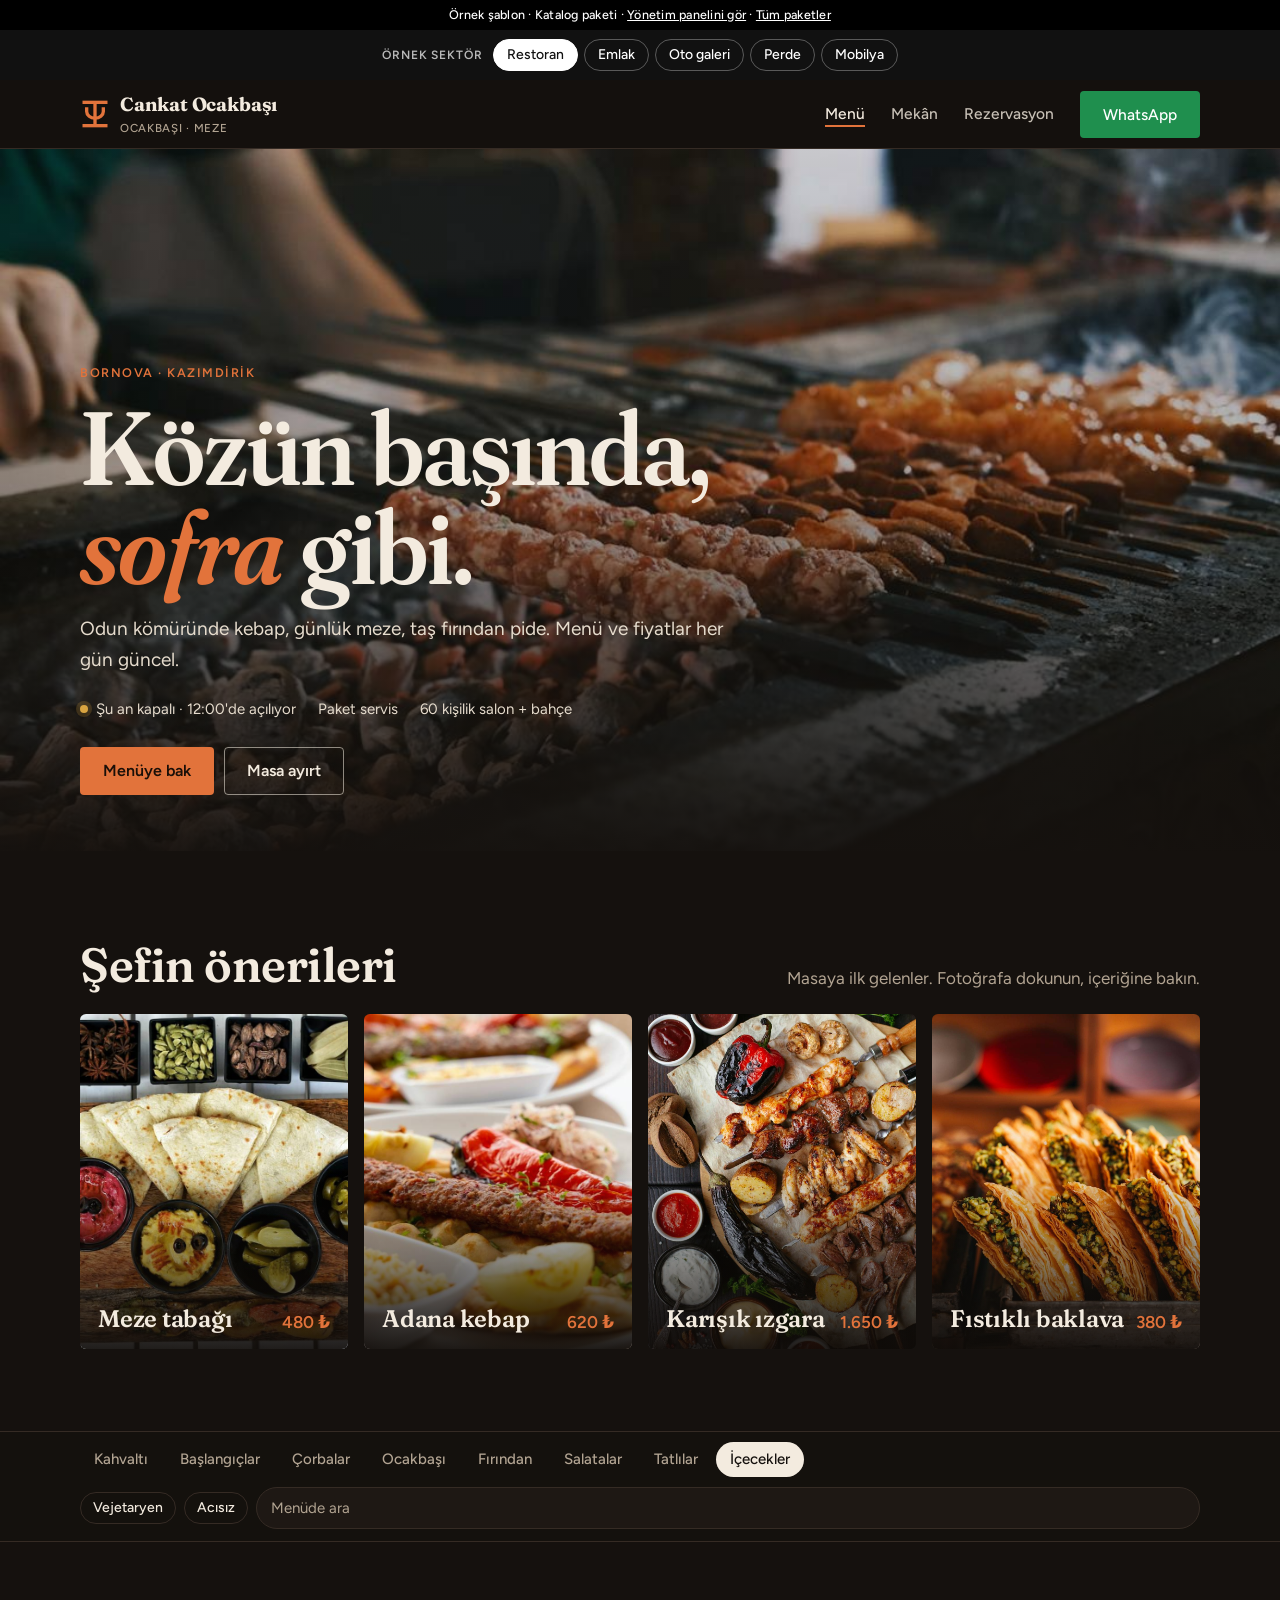
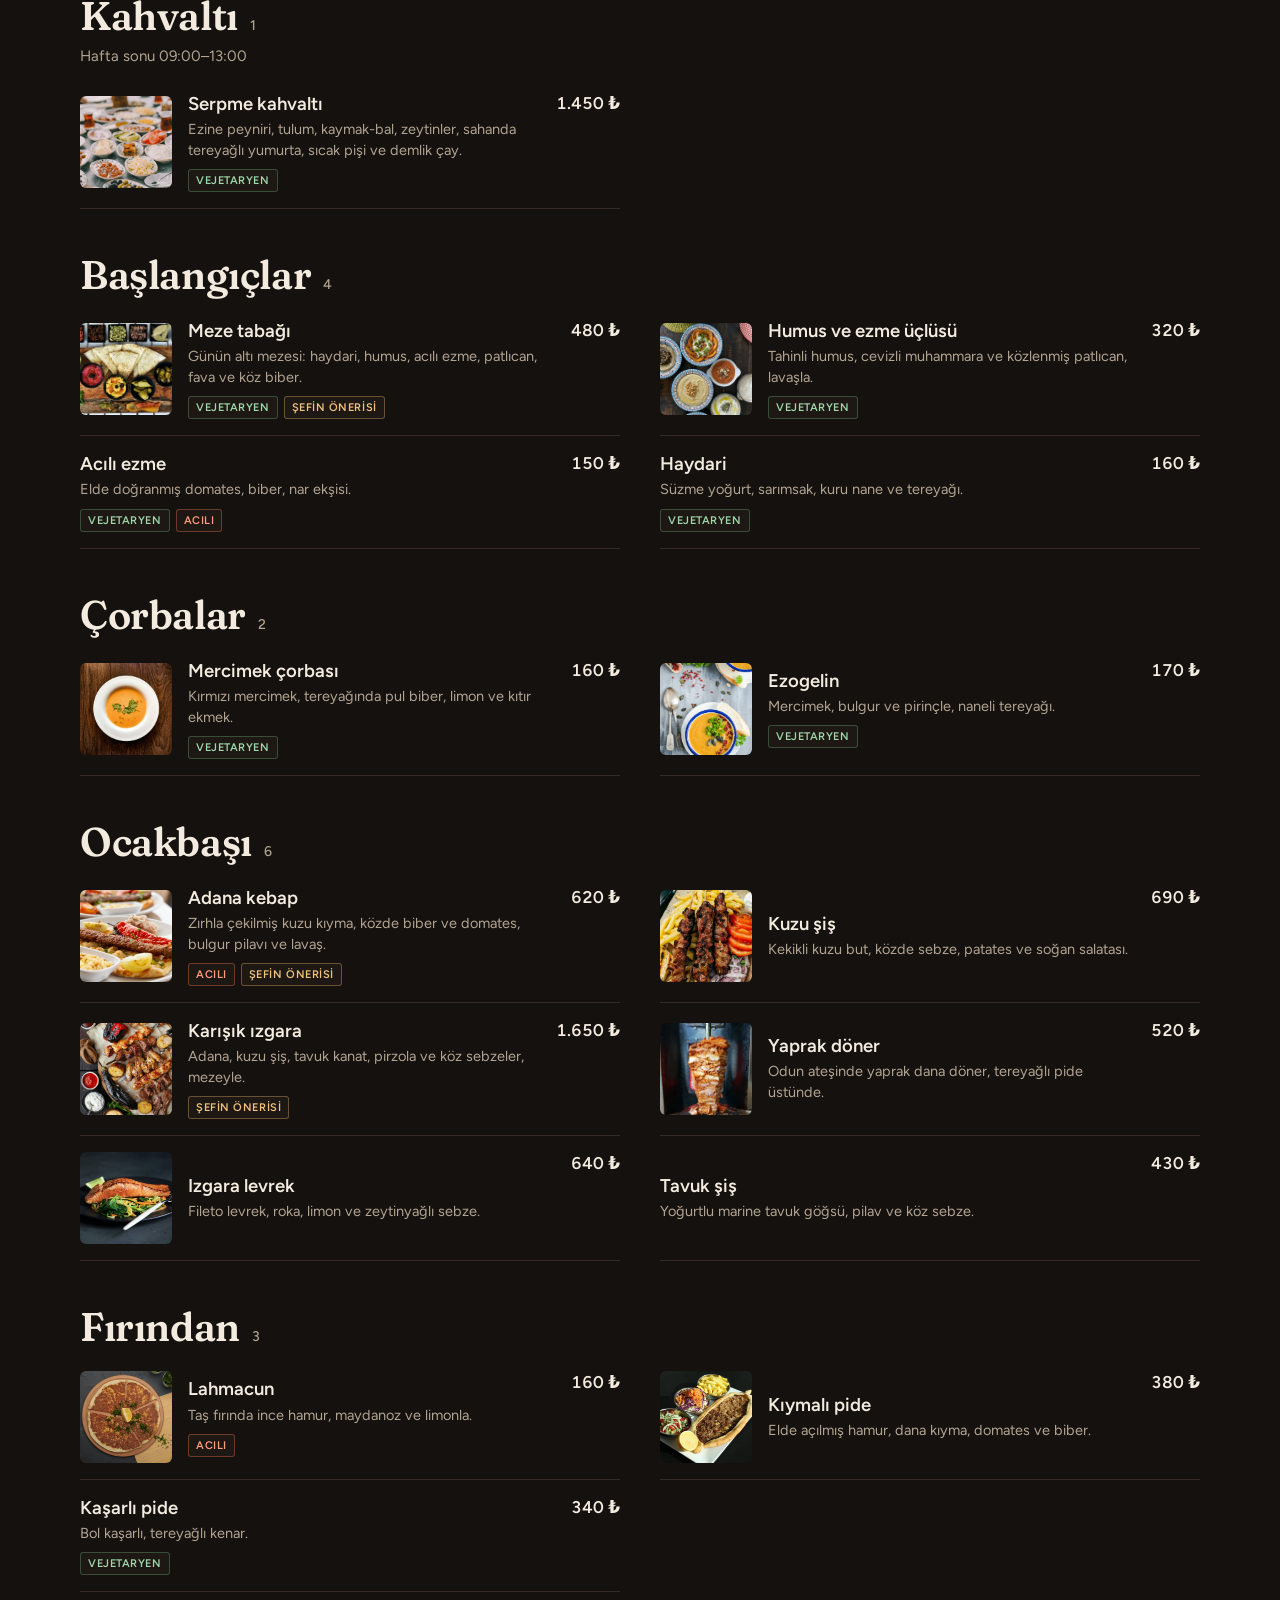
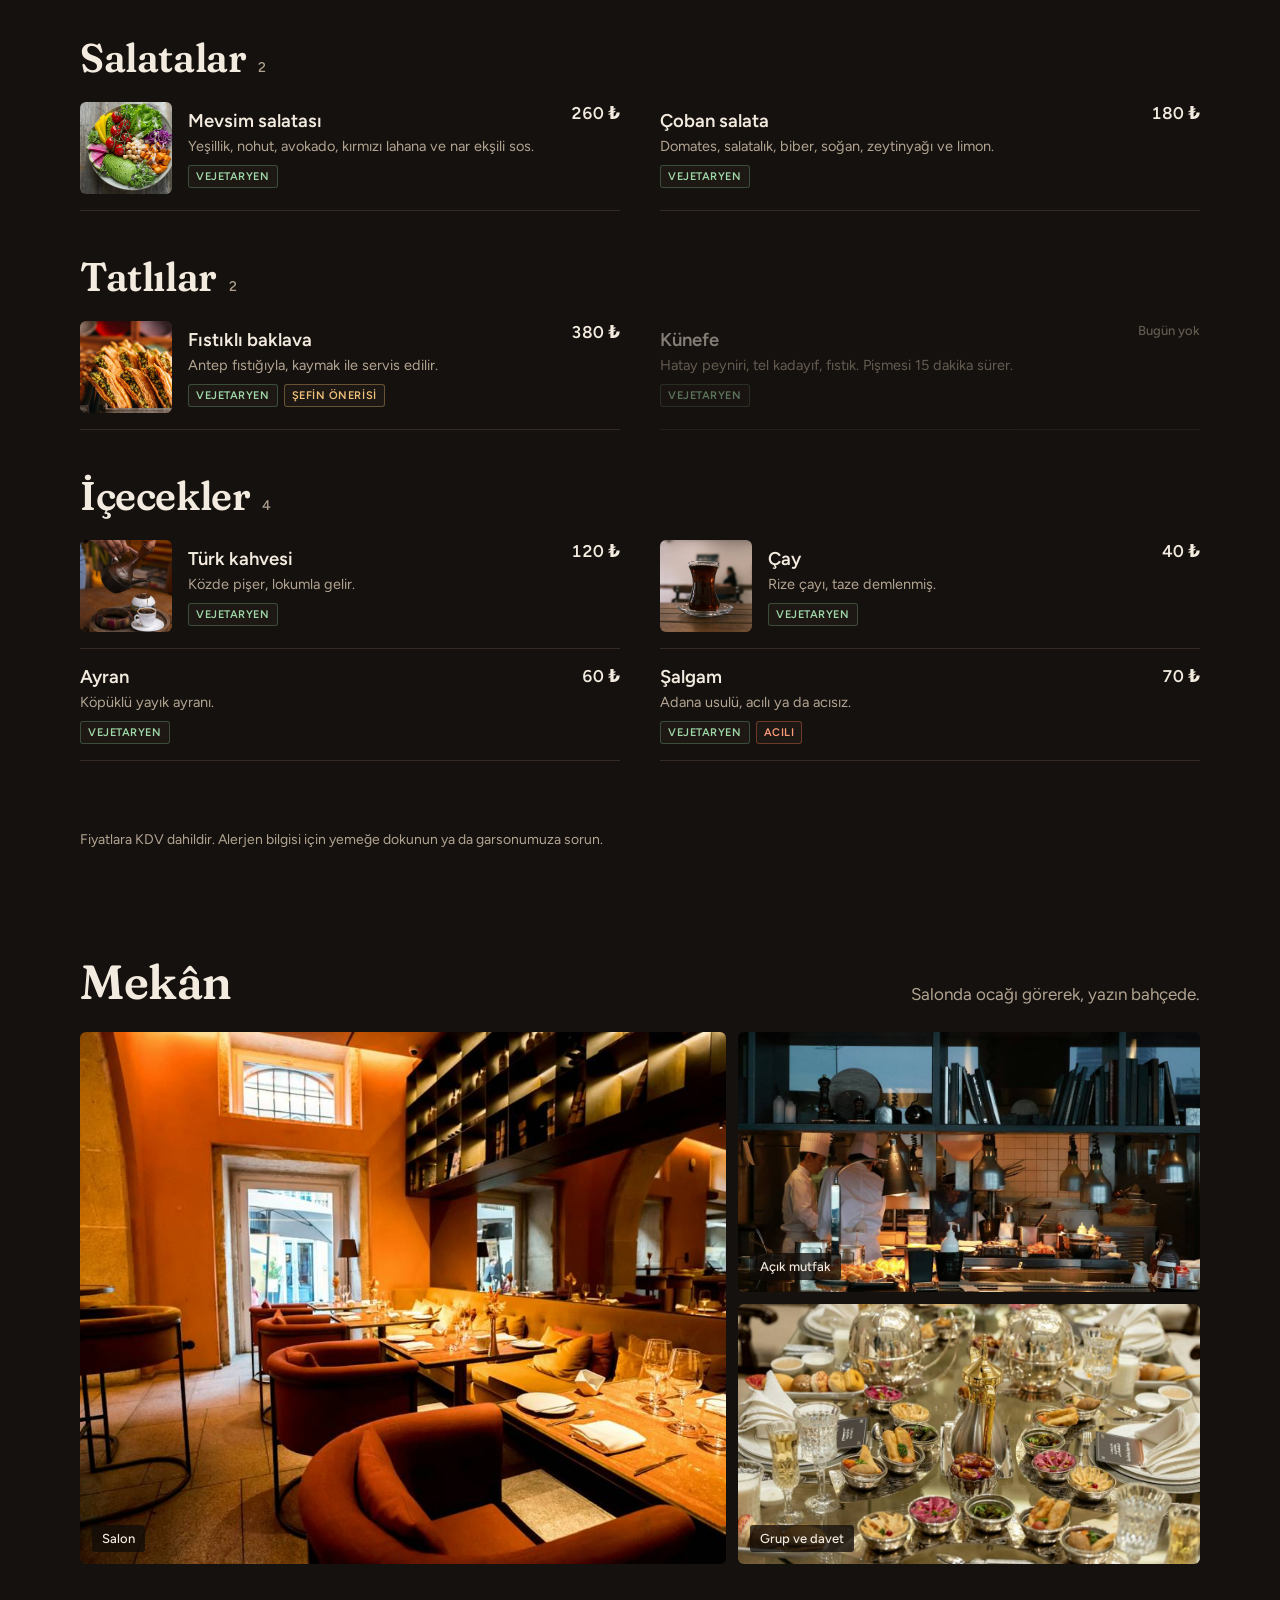
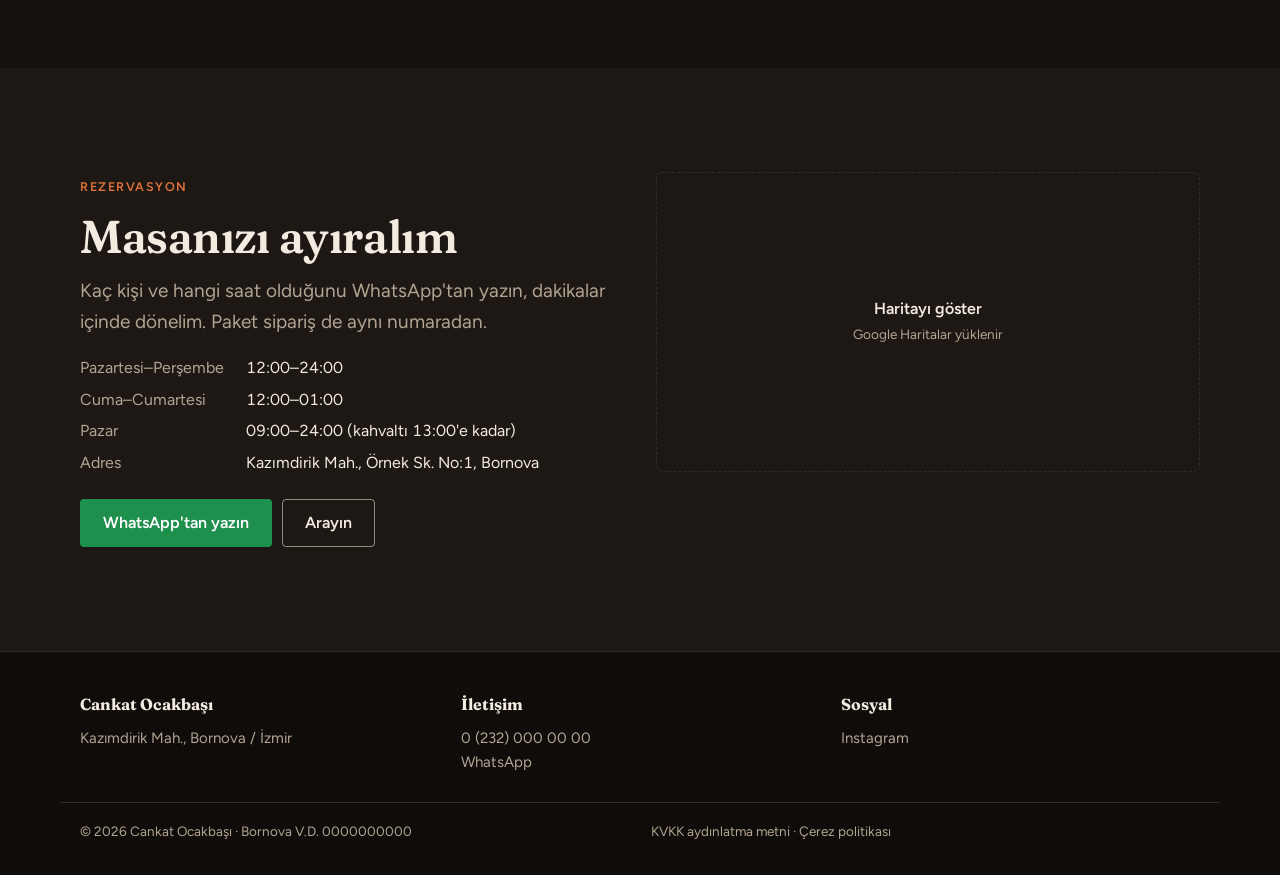
==== katalog/index.html @ 1bb0510d "Web sitesi teklif sayfası ve örnek siteler" ====
<!doctype html>
<html lang="tr">
<head>
<meta charset="utf-8">
<meta name="viewport" content="width=device-width,initial-scale=1,viewport-fit=cover">
<title>Katalog örneği · Bornova</title>
<meta name="description" content="Katalog paketi örneği: menü, ürün ya da ilan listesi; fiyatları işletme kendi panelinden günceller.">
<meta name="robots" content="noindex">
<link rel="icon" href="../assets/logo.svg">
<link rel="preconnect" href="https://fonts.googleapis.com"><link rel="preconnect" href="https://fonts.gstatic.com" crossorigin>
<link rel="stylesheet" href="https://fonts.googleapis.com/css2?family=Fraunces:ital,opsz,wght@0,9..144,500;0,9..144,600;1,9..144,500&family=Figtree:wght@400;500;600&display=swap">
<link rel="stylesheet" href="../assets/base.css">
<link rel="stylesheet" href="c.css">
</head>
<body>
<div class="demo-bar">Örnek şablon · Katalog paketi · <a href="panel.html">Yönetim panelini gör</a> · <a href="../index.html">Tüm paketler</a></div>
<div class="kt-sek" id="kt-sek"></div>
<header class="site-head">
  <div class="container">
    <a class="brand" href="#">
      <svg class="mark" viewBox="14 16 72 68" aria-hidden="true"><g fill="none" stroke="currentColor" stroke-width="8"><path d="M20 22H80"/><path d="M50 22V78"/><path d="M20 78H80"/><path d="M30 34V44a20 16 0 0 0 40 0V34"/></g></svg>
      <span><b id="b-ad"></b><small id="b-alt"></small></span>
    </a>
    <button class="menu-btn" aria-expanded="false" aria-controls="nav">Menü</button>
    <nav class="nav" id="nav">
      <a href="#menu" aria-current="page" id="n1"></a><a href="#mekan" id="n2"></a><a href="#ziyaret" id="n3"></a>
      <a class="btn btn-wa" href="#" data-demo="wa">WhatsApp</a>
    </nav>
  </div>
</header>

<main>
  <section class="r-hero">
    <img id="h-img" src="" alt="" fetchpriority="high">
    <div class="container">
      <span class="eyebrow" id="h-ust"></span>
      <h1 id="h-baslik"></h1>
      <p class="lead" id="h-giris"></p>
      <div class="facts"><span><i class="dot" id="opendot"></i><span id="openlbl"></span></span><span id="f1"></span><span id="f2"></span></div>
      <div class="hero-cta"><a class="btn btn-primary" href="#menu" id="cta1"></a><a class="btn btn-ghost" href="#" data-demo="wa" id="cta2"></a></div>
    </div>
  </section>

  <section class="picks container" aria-labelledby="ph">
    <div class="sec-head"><h2 id="ph"></h2><p id="ph-t"></p></div>
    <div class="rail" id="rail"></div>
  </section>

  <div class="menu-bar" id="menu">
    <div class="container">
      <nav class="cats" id="cats" aria-label="Bölümler"></nav>
      <div class="filters" id="filters"><input class="search" id="q" type="search"></div>
    </div>
  </div>
  <div class="container menu" id="list"></div>
  <p class="container mnote" id="dipnot"></p>

  <section class="section" id="mekan">
    <div class="container">
      <div class="sec-head"><h2 id="m-b"></h2><p id="m-t"></p></div>
      <div class="place" id="place"></div>
    </div>
  </section>

  <section class="section" id="ziyaret" style="background:var(--soft)">
    <div class="container visit">
      <div>
        <span class="eyebrow" id="z-ust"></span>
        <h2 style="font-size:clamp(30px,4.5vw,46px);margin:12px 0 14px" id="z-b"></h2>
        <p class="lead" id="z-t"></p>
        <dl class="hours" id="z-saat"></dl>
        <div style="display:flex;flex-wrap:wrap;gap:10px;margin-top:24px"><a class="btn btn-wa" href="#" data-demo="wa">WhatsApp'tan yazın</a><a class="btn btn-ghost" href="#" data-demo="call">Arayın</a></div>
      </div>
      <iframe class="map" title="Konum haritası" loading="lazy" data-src="https://maps.google.com/maps?q=Kaz%C4%B1mdirik%2C%20Bornova%2C%20%C4%B0zmir&z=15&output=embed"></iframe>
    </div>
  </section>
</main>

<dialog class="prod" id="dlg" aria-labelledby="d-ad">
  <button class="close" id="dlg-close" aria-label="Kapat">×</button>
  <div class="prod-in" id="d-in">
    <div class="pimg"><img id="d-img" alt=""></div>
    <div class="prod-body">
      <span class="eyebrow" id="d-kat"></span>
      <h2 id="d-ad"></h2>
      <div class="big" id="d-fiyat"></div>
      <p id="d-acik" style="color:var(--muted)"></p>
      <div class="tags" id="d-tags"></div>
      <dl class="specs"><dt id="d-l1"></dt><dd id="d-o1"></dd><dt id="d-l2"></dt><dd id="d-o2"></dd></dl>
      <div class="actions"><a class="btn btn-wa" href="#" id="d-wa"></a><a class="btn btn-ghost" href="#" data-demo="wa" id="d-c2"></a></div>
    </div>
  </div>
</dialog>

<footer class="site-foot">
  <div class="container">
    <div><b id="ft-ad"></b>Kazımdirik Mah., Bornova / İzmir</div>
    <div><b>İletişim</b><a href="#" data-demo="call">0 (232) 000 00 00</a><br><a href="#" data-demo="wa">WhatsApp</a></div>
    <div><b>Sosyal</b><a href="#">Instagram</a></div>
  </div>
  <div class="container legal"><span>© <span data-year></span> <span id="lg-ad"></span> · Bornova V.D. 0000000000</span><span><a href="#">KVKK aydınlatma metni</a> · <a href="#">Çerez politikası</a></span></div>
</footer>
<div class="quick"><a class="btn btn-primary" href="#menu" id="qk1"></a><a class="btn btn-wa" href="#" data-demo="wa" id="qk2"></a></div>

<script src="data.js"></script>
<script src="../assets/site.js"></script>
<script>
(function(){
  var K = KT, list = menuYukle(), F = {};
  var $ = function(id){ return document.getElementById(id); };
  var esc = function(s){ return String(s == null ? '' : s).replace(/[&<>"]/g, function(c){ return {'&':'&amp;','<':'&lt;','>':'&gt;','"':'&quot;'}[c]; }); };
  var slug = function(s){ return 'k-' + s.toLocaleLowerCase('tr').replace(/[^a-zçğıöşü0-9]+/g, '-'); };
  var tags = function(p){ return (p.etiket || []).map(function(t){ return K.etiketler[t] ? '<span class="tg ' + t + '">' + esc(K.etiketler[t]) + '</span>' : ''; }).join(''); };
  var fiyat = function(p){ return tl(p.fiyat, p.birim); };

  // Sektöre göre sabit metinler
  ktSecici($('kt-sek'));
  document.title = K.ad + ' · Bornova';
  $('b-ad').textContent = K.ad; $('b-alt').textContent = K.alt; $('ft-ad').textContent = K.ad; $('lg-ad').textContent = K.ad;
  $('n1').textContent = K.nav[0]; $('n2').textContent = K.nav[1]; $('n3').textContent = K.nav[2];
  $('h-img').src = foto(K.kapak[0]); $('h-img').alt = K.kapak[1];
  $('h-ust').textContent = K.ust; $('h-baslik').innerHTML = K.baslik; $('h-giris').textContent = K.giris;
  $('f1').textContent = K.bilgiler[0]; $('f2').textContent = K.bilgiler[1];
  $('cta1').textContent = K.cta[0]; $('cta2').textContent = K.cta[1];
  $('ph').textContent = K.secim[0]; $('ph-t').textContent = K.secim[1];
  $('q').placeholder = K.ara; $('q').setAttribute('aria-label', K.ara);
  $('dipnot').textContent = K.dipnot;
  $('m-b').textContent = K.mekan[0]; $('m-t').textContent = K.mekan[1];
  $('place').innerHTML = K.mekan[2].map(function(m){ return '<figure><img src="' + foto(m[0]) + '" alt="' + esc(m[1]) + '" loading="lazy"><figcaption>' + esc(m[1]) + '</figcaption></figure>'; }).join('');
  $('z-ust').textContent = K.ziyaret[0]; $('z-b').textContent = K.ziyaret[1]; $('z-t').textContent = K.ziyaret[2];
  $('z-saat').innerHTML = K.ziyaret[3].map(function(h){ return '<dt>' + esc(h[0]) + '</dt><dd>' + esc(h[1]) + '</dd>'; }).join('') + '<dt>Adres</dt><dd>Kazımdirik Mah., Örnek Sk. No:1, Bornova</dd>';
  $('d-l1').textContent = K.o1; $('d-l2').textContent = K.o2;
  $('d-c2').textContent = K.detayCta[1];
  $('qk1').textContent = K.hizli[0]; $('qk2').textContent = K.hizli[1];
  [].forEach.call(document.querySelectorAll('a[href="panel.html"]'), function(a){ a.href = 'panel.html?s=' + KT_KEY; });

  // Açık / kapalı
  var tm = function(t){ var a = t.split(':'); return +a[0] * 60 + +a[1]; }, now = new Date(), nm = now.getHours() * 60 + now.getMinutes();
  var ac = tm(K.acik[0]), kp = tm(K.acik[1]) || 1440, acikMi = nm >= ac && nm < kp;
  $('openlbl').textContent = acikMi ? 'Şu an açık · ' + K.acik[0] + '–' + K.acik[1] : 'Şu an kapalı · ' + K.acik[0] + '\'de açılıyor';
  if (!acikMi) $('opendot').classList.add('off');

  // Filtreler
  $('filters').insertAdjacentHTML('afterbegin', K.filtreler.map(function(f){ F[f[0]] = false; return '<button class="tog" data-f="' + f[0] + '" aria-pressed="false">' + esc(f[1]) + '</button>'; }).join(''));
  var kats = K.bolumler.filter(function(k){ return list.some(function(p){ return p.kategori === k; }); })
    .concat(list.map(function(p){ return p.kategori; }).filter(function(v,i,a){ return v && a.indexOf(v) === i && K.bolumler.indexOf(v) < 0; }));

  $('rail').innerHTML = list.filter(function(p){ return p.foto && (p.etiket || []).indexOf('sef') > -1 && p.durum !== 'yok'; }).map(function(p){
    return '<button class="pick" data-id="' + esc(p.id) + '"><img src="' + foto(p.foto) + '" alt="" loading="lazy"><div><h3>' + esc(p.ad) + '</h3><b>' + fiyat(p) + '</b></div></button>';
  }).join('');
  $('cats').innerHTML = kats.map(function(k, i){ return '<a href="#' + slug(k) + '"' + (i ? '' : ' class="on"') + '>' + esc(k) + '</a>'; }).join('');

  function uyar(p){
    var e = p.etiket || [];
    return K.filtreler.every(function(f){ if (!F[f[0]]) return true; var has = e.indexOf(f[0]) > -1; return f[2] === 'var' ? has : !has; });
  }
  function render(){
    var q = $('q').value.trim().toLocaleLowerCase('tr'), total = 0;
    var html = kats.map(function(k){
      var rows = list.filter(function(p){ return p.kategori === k && uyar(p) && (!q || (p.ad + ' ' + p.aciklama + ' ' + (p.o1 || '') + ' ' + (p.o2 || '')).toLocaleLowerCase('tr').indexOf(q) > -1); });
      total += rows.length;
      if (!rows.length) return '';
      var note = rows.filter(function(p){ return p.not; })[0];
      return '<section class="cat" id="' + slug(k) + '"><h2>' + esc(k) + ' <small>' + rows.length + '</small></h2>' + (note ? '<p class="cnote">' + esc(note.not) + '</p>' : '') + '<div class="items">' + rows.map(function(p){
        var yok = p.durum === 'yok';
        return '<button class="item' + (p.foto ? '' : ' nofoto') + (yok ? ' yok' : '') + '" data-id="' + esc(p.id) + '">' +
          (p.foto ? '<span class="th"><img src="' + foto(p.foto) + '" alt="" loading="lazy"></span>' : '') +
          '<span><h3>' + esc(p.ad) + '</h3><p>' + esc(KT_KEY === 'restoran' ? p.aciklama : (p.o1 + ' · ' + p.o2)) + '</p>' + ((p.etiket || []).length ? '<span class="tags">' + tags(p) + '</span>' : '') + '</span>' +
          '<span class="pr">' + (yok ? esc(K.yok) : fiyat(p)) + '</span></button>';
      }).join('') + '</div></section>';
    }).join('');
    $('list').innerHTML = total ? html : '<p class="empty">Bu aramaya uyan ' + esc(K.sayac) + ' yok.</p>';
    spy();
  }

  var io;
  function spy(){
    if (io) io.disconnect();
    if (!('IntersectionObserver' in window)) return;
    io = new IntersectionObserver(function(en){
      en.forEach(function(e){
        if (!e.isIntersecting) return;
        [].forEach.call($('cats').children, function(a){
          var on = a.getAttribute('href') === '#' + e.target.id; a.classList.toggle('on', on);
          if (on) $('cats').scrollTo({ left: a.offsetLeft - 16, behavior: 'smooth' });
        });
      });
    }, { rootMargin: '-180px 0px -60% 0px' });
    document.querySelectorAll('.cat').forEach(function(s){ io.observe(s); });
  }

  document.querySelectorAll('.tog').forEach(function(b){ b.addEventListener('click', function(){ F[b.dataset.f] = !F[b.dataset.f]; b.setAttribute('aria-pressed', F[b.dataset.f]); render(); }); });
  $('q').addEventListener('input', render);

  function open(id){
    var p = list.filter(function(x){ return x.id === id; })[0]; if (!p) return;
    $('d-in').classList.toggle('nofoto', !p.foto);
    if (p.foto) { $('d-img').src = foto(p.foto); $('d-img').alt = p.ad; }
    $('d-kat').textContent = p.kategori; $('d-ad').textContent = p.ad;
    $('d-fiyat').textContent = p.durum === 'yok' ? K.yok : fiyat(p);
    $('d-acik').textContent = p.aciklama || ''; $('d-tags').innerHTML = tags(p);
    $('d-o1').textContent = p.o1 || '—'; $('d-o2').textContent = p.o2 || '—';
    $('d-wa').textContent = K.detayCta[0];
    $('d-wa').onclick = function(ev){ ev.preventDefault(); toast('Gerçek sitede WhatsApp "' + K.wa.replace('{ad}', p.ad) + '" mesajıyla açılır.'); };
    $('dlg').showModal();
  }
  document.addEventListener('click', function(e){ var c = e.target.closest('.item,.pick'); if (c) open(c.dataset.id); });
  $('dlg-close').addEventListener('click', function(){ $('dlg').close(); });
  $('dlg').addEventListener('click', function(e){ if (e.target === $('dlg')) $('dlg').close(); });
  render();
})();
</script>
</body>
</html>
---- assets/base.css ----
/* Ortak temel: tüm şablonlar bu dosyayı kullanır. Renk ve yazı tipleri her şablonun kendi :root bloğundan gelir. */
*,*::before,*::after{box-sizing:border-box}
html{-webkit-text-size-adjust:100%;scroll-behavior:smooth}
@media (prefers-reduced-motion:reduce){html{scroll-behavior:auto}*{transition:none!important;animation:none!important}}
body{margin:0;background:var(--bg);color:var(--ink);font:400 17px/1.6 var(--f-body);-webkit-font-smoothing:antialiased}
img{max-width:100%;display:block}
[hidden]{display:none!important}
a{color:inherit}
h1,h2,h3{font-family:var(--f-display);line-height:1.1;margin:0;text-wrap:balance}
p{margin:0}
:focus-visible{outline:2px solid var(--accent);outline-offset:3px}

.container{width:100%;max-width:1160px;margin:0 auto;padding-left:max(20px,env(safe-area-inset-left,0px));padding-right:max(20px,env(safe-area-inset-right,0px))}

/* Örnek şablon şeridi */
.demo-bar{background:#000;color:#fff;font:500 12.5px/1.3 var(--f-body);text-align:center;padding:7px 16px;letter-spacing:.02em}
.demo-bar a{color:#fff}

/* Üst bar */
.site-head{position:sticky;top:0;z-index:20;background:var(--head-bg,var(--bg));border-bottom:1px solid var(--line)}
.site-head .container{display:flex;align-items:center;justify-content:space-between;gap:16px;min-height:68px}
.brand{display:flex;align-items:center;gap:10px;text-decoration:none;color:var(--ink)}
.brand .mark{width:30px;height:30px;color:var(--ink);flex:none}
.brand b{font:700 19px/1 var(--f-display);letter-spacing:-.01em}
.brand small{display:block;font:500 11.5px/1.2 var(--f-body);color:var(--muted);letter-spacing:.06em;text-transform:uppercase;margin-top:3px}
.nav{display:flex;align-items:center;gap:26px}
.nav a{text-decoration:none;font-weight:500;font-size:15.5px;color:var(--ink);opacity:.8}
.nav a:hover,.nav a[aria-current="page"]{opacity:1}
.nav a[aria-current="page"]{text-decoration:underline;text-underline-offset:6px;text-decoration-thickness:2px;text-decoration-color:var(--accent)}
.menu-btn{display:none;background:none;border:1px solid var(--line);color:var(--ink);font:600 14px/1 var(--f-body);padding:10px 12px;border-radius:var(--radius-sm);cursor:pointer}
@media (max-width:820px){
  .menu-btn{display:block}
  .nav{display:none;position:absolute;left:0;right:0;top:100%;background:var(--bg);flex-direction:column;align-items:stretch;gap:0;border-bottom:1px solid var(--line);padding:8px max(20px,env(safe-area-inset-left,0px)) 16px}
  .nav.open{display:flex}
  .nav a{padding:12px 0;border-bottom:1px solid var(--line);opacity:1}
  .nav .btn{margin-top:12px;text-align:center}
}

/* Düğmeler */
.btn{display:inline-flex;align-items:center;justify-content:center;gap:8px;font:600 16px/1 var(--f-body);text-decoration:none;padding:15px 22px;border-radius:var(--radius-sm);border:1.5px solid transparent;cursor:pointer;transition:transform .15s ease,background .15s ease}
.btn:active{transform:translateY(1px)}
.btn-primary{background:var(--accent);color:var(--on-accent)}
.btn-primary:hover{background:var(--accent-dark)}
.btn-ghost{border-color:var(--ink);color:var(--ink);background:transparent}
.btn-ghost:hover{background:var(--ink);color:var(--bg)}
.btn-wa{background:#1f8f4e;color:#fff}
.btn svg{width:18px;height:18px;flex:none}

/* Görsel alanı (şablonda fotoğraf yerine) */
.ph{position:relative;background:var(--ph-bg);color:var(--muted);border-radius:var(--radius);overflow:hidden;display:grid;place-items:center;min-height:180px;font:500 13px/1.3 var(--f-body);letter-spacing:.06em;text-transform:uppercase;text-align:center;padding:16px}
.ph::before{content:"";position:absolute;inset:0;background:repeating-linear-gradient(135deg,transparent 0 14px,var(--ph-line) 14px 15px);opacity:.6}
.ph span{position:relative;background:var(--ph-bg);padding:6px 10px;border-radius:4px}

/* Bölümler */
.section{padding-block:clamp(56px,9vw,104px)}
.eyebrow{font:600 12.5px/1 var(--f-body);letter-spacing:.12em;text-transform:uppercase;color:var(--accent)}
.lead{font-size:19px;color:var(--muted);max-width:56ch}

/* Mobil hızlı iletişim çubuğu */
.quick{position:fixed;left:0;right:0;bottom:0;z-index:30;display:none;gap:8px;background:var(--bg);border-top:1px solid var(--line);padding:10px max(12px,env(safe-area-inset-left,0px)) calc(10px + env(safe-area-inset-bottom,0px))}
.quick .btn{flex:1;padding:14px 10px;font-size:15px}
@media (max-width:820px){.quick{display:flex}body{padding-bottom:76px}}

/* Alt bilgi */
.site-foot{border-top:1px solid var(--line);padding-block:40px 32px;font-size:15px;color:var(--muted)}
.site-foot .container{display:grid;gap:22px;grid-template-columns:repeat(auto-fit,minmax(200px,1fr))}
.site-foot b{display:block;color:var(--ink);font-family:var(--f-display);font-size:16px;margin-bottom:8px}
.site-foot a{text-decoration:none}
.site-foot a:hover{text-decoration:underline}
.legal{border-top:1px solid var(--line);margin-top:28px;padding-top:18px;font-size:13.5px;display:flex;flex-wrap:wrap;gap:8px 18px;justify-content:space-between}

/* Bildirim */
.toast{position:fixed;left:50%;bottom:96px;transform:translateX(-50%) translateY(20px);background:#000;color:#fff;font:500 14.5px/1.4 var(--f-body);padding:12px 18px;border-radius:8px;opacity:0;pointer-events:none;transition:opacity .2s,transform .2s;z-index:50;max-width:calc(100vw - 32px);text-align:center}
.toast.show{opacity:1;transform:translateX(-50%) translateY(0)}

.map{border:0;width:100%;height:100%;min-height:300px;border-radius:var(--radius);filter:grayscale(.3)}
.visually-hidden{position:absolute;width:1px;height:1px;overflow:hidden;clip:rect(0 0 0 0);white-space:nowrap}
.nav a.btn{opacity:1;text-decoration:none}
.nav a.btn-primary{color:var(--on-accent)}
.nav a.btn-wa{color:#fff}
.nav a.btn-ghost{color:var(--ink)}

/* Görsel alanına fotoğraf konunca: kutuyu doldurur, desen kalkar */
.ph:has(img){padding:0;background:var(--ph-bg)}
.ph:has(img)::before{display:none}
.ph img{position:absolute;inset:0;width:100%;height:100%;object-fit:cover}

/* Tıklayınca yüklenen harita */
.map-load{width:100%;min-height:300px;border:1px dashed var(--line);border-radius:var(--radius);background:var(--soft);color:var(--ink);display:grid;place-content:center;gap:6px;text-align:center;cursor:pointer;font:inherit}
.map-load b{font:600 16px/1.2 var(--f-body)}
.map-load span{font-size:13.5px;color:var(--muted)}
.map-load:hover{border-style:solid}
---- katalog/c.css ----
/* KATALOG — örnek: restoran menüsü. Aynı yapı ürün ve ilan listesi için de kullanılır. */
:root{
  --bg:#15110e; --ink:#f3ebdf; --muted:#b2a492; --line:#352b24;
  --accent:#e2733b; --accent-dark:#c95f2a; --on-accent:#1a0f08;
  --soft:#1e1814; --card:#211a15; --ph-bg:#2a211b; --ph-line:#3a2e26;
  --radius:6px; --radius-sm:4px;
  --f-display:"Fraunces",Georgia,serif;
  --f-body:"Figtree",system-ui,-apple-system,"Segoe UI",sans-serif;
  color-scheme:dark;
}
h1,h2,h3{font-weight:600;letter-spacing:-.01em;font-variation-settings:"SOFT" 50,"WONK" 0}
.site-head{background:rgba(21,17,14,.92);backdrop-filter:blur(10px)}
.brand .mark{color:var(--accent)}

/* Kapak */
.r-hero{position:relative;min-height:min(78svh,720px);display:grid;align-items:end;overflow:hidden;isolation:isolate}
.r-hero img{position:absolute;inset:0;width:100%;height:100%;object-fit:cover;z-index:-2}
.r-hero::after{content:"";position:absolute;inset:0;z-index:-1;background:linear-gradient(180deg,rgba(21,17,14,.15) 0%,rgba(21,17,14,.35) 45%,rgba(21,17,14,.96) 100%)}
.r-hero .container{padding-block:clamp(48px,10vw,96px) clamp(32px,6vw,56px)}
.r-hero h1{font-size:clamp(46px,9vw,104px);line-height:.95;margin:14px 0 18px;max-width:11ch}
.r-hero h1 em{font-style:italic;color:var(--accent)}
.r-hero .lead{color:#e6dccd}
.facts{display:flex;flex-wrap:wrap;gap:8px 22px;margin:22px 0 26px;font-size:15px;color:#e6dccd}
.facts span{display:inline-flex;align-items:center;gap:8px}
.facts .dot{width:8px;height:8px;border-radius:50%;background:#5bc27a;box-shadow:0 0 0 4px rgba(91,194,122,.18)}
.hero-cta{display:flex;flex-wrap:wrap;gap:10px}
.btn-ghost{border-color:rgba(243,235,223,.55)}

/* Şefin önerileri */
.picks{padding-block:clamp(48px,8vw,88px) 8px}
.sec-head{display:flex;justify-content:space-between;align-items:end;gap:16px;flex-wrap:wrap;margin-bottom:22px}
.sec-head h2{font-size:clamp(30px,5vw,48px)}
.sec-head p{color:var(--muted);max-width:40ch}
.rail{display:grid;grid-auto-flow:column;grid-auto-columns:minmax(240px,1fr);gap:16px;overflow-x:auto;scroll-snap-type:x mandatory;padding-bottom:10px;scrollbar-width:thin}
.pick{all:unset;cursor:pointer;scroll-snap-align:start;position:relative;aspect-ratio:4/5;border-radius:var(--radius);overflow:hidden;display:flex;align-items:end;isolation:isolate}
.pick img{position:absolute;inset:0;width:100%;height:100%;object-fit:cover;z-index:-2;transition:transform .5s cubic-bezier(.2,.7,.2,1)}
.pick::after{content:"";position:absolute;inset:0;z-index:-1;background:linear-gradient(180deg,transparent 45%,rgba(15,11,8,.92))}
.pick:hover img{transform:scale(1.04)}
.pick:focus-visible{outline:2px solid var(--accent);outline-offset:3px}
.pick div{padding:18px;width:100%;display:flex;justify-content:space-between;align-items:end;gap:10px}
.pick h3{font-size:24px;line-height:1.05}
.pick b{font:600 17px/1 var(--f-body);white-space:nowrap;color:var(--accent)}

/* Menü araç çubuğu */
.menu-bar{position:sticky;top:69px;z-index:10;background:rgba(21,17,14,.94);backdrop-filter:blur(10px);border-block:1px solid var(--line);margin-top:clamp(40px,6vw,64px)}
.cats{display:flex;gap:4px;overflow-x:auto;scrollbar-width:none;padding-block:10px}
.cats::-webkit-scrollbar{display:none}
.cats a{flex:none;text-decoration:none;font:500 15px/1 var(--f-body);padding:10px 14px;border-radius:999px;color:var(--muted);transition:background .2s,color .2s}
.cats a:hover{color:var(--ink)}
.cats a.on{background:var(--ink);color:var(--bg)}
.filters{display:flex;flex-wrap:wrap;gap:8px;align-items:center;padding-block:0 12px}
.tog{font:500 14px/1 var(--f-body);padding:8px 12px;border:1px solid var(--line);background:transparent;color:var(--ink);border-radius:999px;cursor:pointer}
.tog[aria-pressed="true"]{border-color:var(--accent);background:rgba(226,115,59,.14);color:#ffd9c4}
.search{flex:1 1 120px;min-width:0;font:inherit;font-size:15px;padding:8px 14px;border:1px solid var(--line);border-radius:999px;background:var(--soft);color:var(--ink)}
.search::placeholder{color:var(--muted)}

/* Menü listesi */
.menu{padding-block:8px 40px}
.cat{padding-top:44px;scroll-margin-top:170px}
.cat h2{font-size:clamp(28px,4.4vw,40px);display:flex;align-items:baseline;gap:12px;margin-bottom:6px}
.cat h2 small{font:500 14px/1 var(--f-body);color:var(--muted);letter-spacing:0}
.cat .cnote{color:var(--muted);font-size:15px;margin-bottom:8px}
.items{display:grid;grid-template-columns:repeat(auto-fill,minmax(min(100%,460px),1fr));gap:0 40px}
.item{all:unset;box-sizing:border-box;cursor:pointer;display:grid;grid-template-columns:92px 1fr auto;gap:16px;align-items:center;padding:16px 0;border-bottom:1px solid var(--line)}
.item.nofoto{grid-template-columns:1fr auto}
.item:focus-visible{outline:2px solid var(--accent);outline-offset:2px}
.item .th{width:92px;height:92px;border-radius:var(--radius);overflow:hidden;background:var(--ph-bg)}
.item .th img{width:100%;height:100%;object-fit:cover;transition:transform .4s ease}
.item:hover .th img{transform:scale(1.06)}
.item h3{font:600 18.5px/1.25 var(--f-body);letter-spacing:0;margin-bottom:4px}
.item p{color:var(--muted);font-size:14.5px;line-height:1.45;display:-webkit-box;-webkit-line-clamp:2;-webkit-box-orient:vertical;overflow:hidden}
.item .pr{font:600 17px/1 var(--f-body);white-space:nowrap;font-variant-numeric:tabular-nums;align-self:start;padding-top:3px}
.item.yok{opacity:.5}
.item.yok .pr{font-size:13px;font-weight:500;color:var(--muted)}
.tags{display:flex;flex-wrap:wrap;gap:6px;margin-top:8px}
.tg{font:600 11px/1 var(--f-body);letter-spacing:.05em;text-transform:uppercase;padding:5px 7px;border-radius:3px;background:var(--soft);color:var(--muted);border:1px solid var(--line)}
.tg.acili{color:#ff9c7a;border-color:rgba(255,120,80,.35)}
.tg.vejetaryen{color:#9fd8a8;border-color:rgba(120,200,140,.3)}
.tg.sef{color:#f1c27a;border-color:rgba(240,190,110,.35)}
.empty{padding:60px 0;text-align:center;color:var(--muted)}
.mnote{margin-top:28px;font-size:14px;color:var(--muted)}
@media (max-width:520px){.cat{scroll-margin-top:200px}.filters{flex-wrap:nowrap}.item{grid-template-columns:76px 1fr auto;gap:12px}.item .th{width:76px;height:76px}.item h3{font-size:17px}}

/* Mekân */
.place{display:grid;grid-template-columns:1.4fr 1fr;grid-template-rows:260px 260px;gap:12px;margin-top:24px}
.place figure{margin:0;position:relative;border-radius:var(--radius);overflow:hidden}
.place figure:first-child{grid-row:span 2}
.place img{width:100%;height:100%;object-fit:cover}
.place figcaption{position:absolute;left:12px;bottom:12px;font:500 13px/1 var(--f-body);background:rgba(15,11,8,.75);padding:7px 10px;border-radius:3px}
@media (max-width:700px){.place{grid-template-columns:1fr 1fr;grid-template-rows:220px 150px}.place figure:first-child{grid-column:span 2;grid-row:auto}}

.visit{display:grid;grid-template-columns:repeat(auto-fit,minmax(280px,1fr));gap:32px;align-items:start}
.hours{display:grid;grid-template-columns:auto 1fr;gap:6px 22px;margin:18px 0 0;font-size:16px}
.hours dt{color:var(--muted)}.hours dd{margin:0;font-variant-numeric:tabular-nums}
.map{filter:grayscale(.5) invert(.9) hue-rotate(180deg) contrast(.9)}

/* Detay */
dialog.prod{border:0;padding:0;max-width:min(880px,calc(100vw - 24px));width:100%;border-radius:10px;background:var(--card);color:var(--ink);box-shadow:0 30px 80px rgba(0,0,0,.5)}
dialog.prod::backdrop{background:rgba(8,6,4,.7);backdrop-filter:blur(3px)}
dialog.prod[open]{animation:pop .28s cubic-bezier(.2,.8,.2,1)}
@keyframes pop{from{opacity:0;transform:translateY(12px) scale(.98)}}
.prod-in{display:grid;grid-template-columns:1fr 1fr}
.prod-in.nofoto{grid-template-columns:1fr}
.prod-in.nofoto .pimg{display:none}
@media (max-width:700px){.prod-in{grid-template-columns:1fr}}
.pimg{min-height:320px;background:var(--ph-bg)}
.pimg img{width:100%;height:100%;object-fit:cover}
@media (max-width:700px){.pimg{min-height:0;aspect-ratio:4/3}}
.prod-body{padding:clamp(22px,4vw,36px);display:flex;flex-direction:column;gap:12px}
.prod-body h2{font-size:clamp(30px,4vw,40px)}
.prod-body .big{font:600 26px/1 var(--f-body);color:var(--accent);font-variant-numeric:tabular-nums}
.specs{display:grid;grid-template-columns:auto 1fr;gap:8px 18px;margin:4px 0;font-size:15.5px}
.specs dt{color:var(--muted)}.specs dd{margin:0}
.prod-body .actions{display:flex;flex-wrap:wrap;gap:10px;margin-top:auto;padding-top:10px}
.close{position:absolute;top:10px;right:10px;z-index:2;background:rgba(21,17,14,.8);border:1px solid var(--line);border-radius:999px;width:40px;height:40px;font-size:20px;cursor:pointer;color:var(--ink)}

.site-foot{background:#0f0c0a}

/* Panel */
.panel{background:#f6f3ee;color:#1b1612;--bg:#f6f3ee;--ink:#1b1612;--muted:#6d6257;--line:#e3dbd0;--soft:#ece6dd;--accent:#b8531f;--accent-dark:#9a4417;--on-accent:#fff;color-scheme:light}
.panel .site-head{background:#fff}
.panel .brand .mark{color:var(--accent)}
.ptools{display:flex;flex-wrap:wrap;gap:10px;align-items:center;margin:22px 0 0;padding:14px 16px;background:#fff;border:1px solid var(--line);border-radius:6px}
.ptools label{font-weight:600;font-size:14px;display:flex;gap:8px;align-items:center}
.ptools input{width:80px;font:inherit;padding:8px 10px;border:1px solid var(--line);border-radius:4px}
.ptools .btn{padding:10px 14px;font-size:14.5px}
.panel-wrap{padding-block:20px 72px;display:grid;grid-template-columns:1fr 360px;gap:24px;align-items:start}
@media (max-width:960px){.panel-wrap{grid-template-columns:1fr}}
.tbl{border:1px solid var(--line);border-radius:6px;overflow-x:auto;background:#fff}
table{border-collapse:collapse;width:100%;min-width:600px;font-size:15px}
th,td{text-align:left;padding:9px 12px;border-bottom:1px solid var(--line);vertical-align:middle}
th{font:600 12px/1 var(--f-body);letter-spacing:.06em;text-transform:uppercase;color:var(--muted);background:var(--soft)}
td.cat-row{background:var(--soft);font:600 13px/1 var(--f-body);letter-spacing:.06em;text-transform:uppercase;color:var(--muted)}
td .mini{width:44px;height:44px;border-radius:4px;object-fit:cover;background:var(--soft)}
td .pin{width:92px;font:inherit;padding:7px 9px;border:1px solid var(--line);border-radius:4px;font-variant-numeric:tabular-nums}
.sw{font:600 13px/1 var(--f-body);padding:7px 10px;border-radius:999px;border:1px solid #b9dcc4;background:#e8f5ec;color:#1f6b3a;cursor:pointer;white-space:nowrap}
.sw.off{border-color:#e7c9bb;background:#fbece5;color:#9a4417}
td .lnk{background:none;border:0;color:var(--accent);font:600 14px/1 var(--f-body);cursor:pointer;padding:4px 6px}
.pform{display:grid;gap:12px;background:#fff;border:1px solid var(--line);padding:20px;border-radius:6px;position:sticky;top:90px}
.pform h2{font:600 22px/1.2 var(--f-display)}
.pform label{display:grid;gap:5px;font-weight:600;font-size:14px}
.pform input,.pform select,.pform textarea{font:inherit;font-weight:400;border:1px solid var(--line);border-radius:4px;padding:9px 11px;background:#fff;color:var(--ink);width:100%}
.pform textarea{min-height:76px}
.pform .row2{display:grid;grid-template-columns:1fr 1fr;gap:10px}
.pform fieldset{border:0;padding:0;margin:0;display:flex;gap:14px;flex-wrap:wrap}
.pform fieldset legend{font-weight:600;font-size:14px;margin-bottom:6px}
.pform fieldset label{display:flex;gap:6px;align-items:center;font-weight:500}
.pform fieldset input{width:auto}
.note{font-size:14px;color:var(--muted)}
@media (max-width:600px){
  table{min-width:0;font-size:14.5px}
  th:first-child,td:first-child:not(.cat-row){display:none}
  th,td{padding:9px 8px}
  td .pin{width:70px}
  td:last-child{white-space:normal!important}
  td .lnk{display:block;padding:5px 0}
}

/* Örnek sektör seçici (yalnızca örnekte) */
.kt-sek{background:#111;color:#fff;display:flex;gap:10px;align-items:center;overflow-x:auto;scrollbar-width:none;padding:9px max(20px,env(safe-area-inset-left,0px))}
.kt-sek::-webkit-scrollbar{display:none}
.kt-sek .lbl{font:600 12px/1 var(--f-body);letter-spacing:.08em;text-transform:uppercase;opacity:.7;flex:none}
.kt-sek .opts{display:flex;gap:6px}
.kt-sek a{flex:none;font:500 14px/1 var(--f-body);padding:8px 13px;border-radius:999px;border:1px solid rgba(255,255,255,.3);color:#fff;text-decoration:none;white-space:nowrap}
.kt-sek a[aria-current]{background:#fff;color:#111;border-color:#fff}
@media (min-width:1000px){.kt-sek{justify-content:center}}
.facts .dot.off{background:#d9a441;box-shadow:0 0 0 4px rgba(217,164,65,.2)}

/* Açık tema: emlak, galeri, perde, mobilya örnekleri */
html[data-tema="acik"]{color-scheme:light}
[data-tema="acik"] .site-head{background:rgba(255,255,255,.94)}
[data-tema="acik"] .brand .mark{color:var(--accent)}
[data-tema="acik"] .menu-bar{background:rgba(255,255,255,.96)}
[data-tema="acik"] .r-hero{color:#fff}
[data-tema="acik"] .r-hero h1{color:#fff}
[data-tema="acik"] .r-hero h1 em{color:#fff;text-decoration:underline;text-decoration-color:var(--accent);text-decoration-thickness:.08em;text-underline-offset:.12em}
[data-tema="acik"] .r-hero .eyebrow{color:#fff;opacity:.9}
[data-tema="acik"] .r-hero::after{background:linear-gradient(180deg,rgba(0,0,0,.12) 0%,rgba(0,0,0,.3) 45%,rgba(0,0,0,.78) 100%)}
[data-tema="acik"] .r-hero .btn-primary{color:#fff}
[data-tema="acik"] .btn-ghost{border-color:var(--ink);color:var(--ink)}
[data-tema="acik"] .r-hero .btn-ghost{border-color:rgba(255,255,255,.75);color:#fff}
[data-tema="acik"] .btn-primary{color:var(--on-accent)}
[data-tema="acik"] .cats a.on{background:var(--ink);color:#fff}
[data-tema="acik"] .tog[aria-pressed="true"]{background:color-mix(in srgb,var(--accent) 12%,#fff);color:var(--accent-dark)}
[data-tema="acik"] .tg{background:#f3f4f6;color:#4b5563;border-color:#e5e7eb}
[data-tema="acik"] .tg.sef{color:var(--accent-dark);border-color:color-mix(in srgb,var(--accent) 35%,#fff);background:color-mix(in srgb,var(--accent) 8%,#fff)}
[data-tema="acik"] .tg.acili{color:#b3412a}
[data-tema="acik"] .tg.vejetaryen{color:#1f7a3a}
[data-tema="acik"] .item .pr,[data-tema="acik"] .prod-body .big{color:var(--ink)}
[data-tema="acik"] .prod-body .big{color:var(--accent-dark)}
[data-tema="acik"] .close{background:rgba(255,255,255,.92)}
[data-tema="acik"] dialog.prod{box-shadow:0 30px 80px rgba(0,0,0,.25)}
[data-tema="acik"] dialog.prod::backdrop{background:rgba(15,20,25,.5)}
[data-tema="acik"] .map{filter:none}
[data-tema="acik"] .place figcaption{background:rgba(255,255,255,.9);color:#111}
[data-tema="acik"] .site-foot{background:var(--soft)}
[data-tema="acik"] .pick div h3{color:#fff}
[data-tema="acik"] .pick b{color:#fff}

/* Telefonda dokunma alanı en az 40px */
@media (max-width:820px){
  .tog{min-height:40px;padding:10px 14px;display:inline-flex;align-items:center}
  .sw{min-height:40px;padding:10px 12px;display:inline-flex;align-items:center}
  td .lnk{min-height:40px;padding:10px 6px;display:inline-flex;align-items:center}
  #reset{min-height:40px}
}
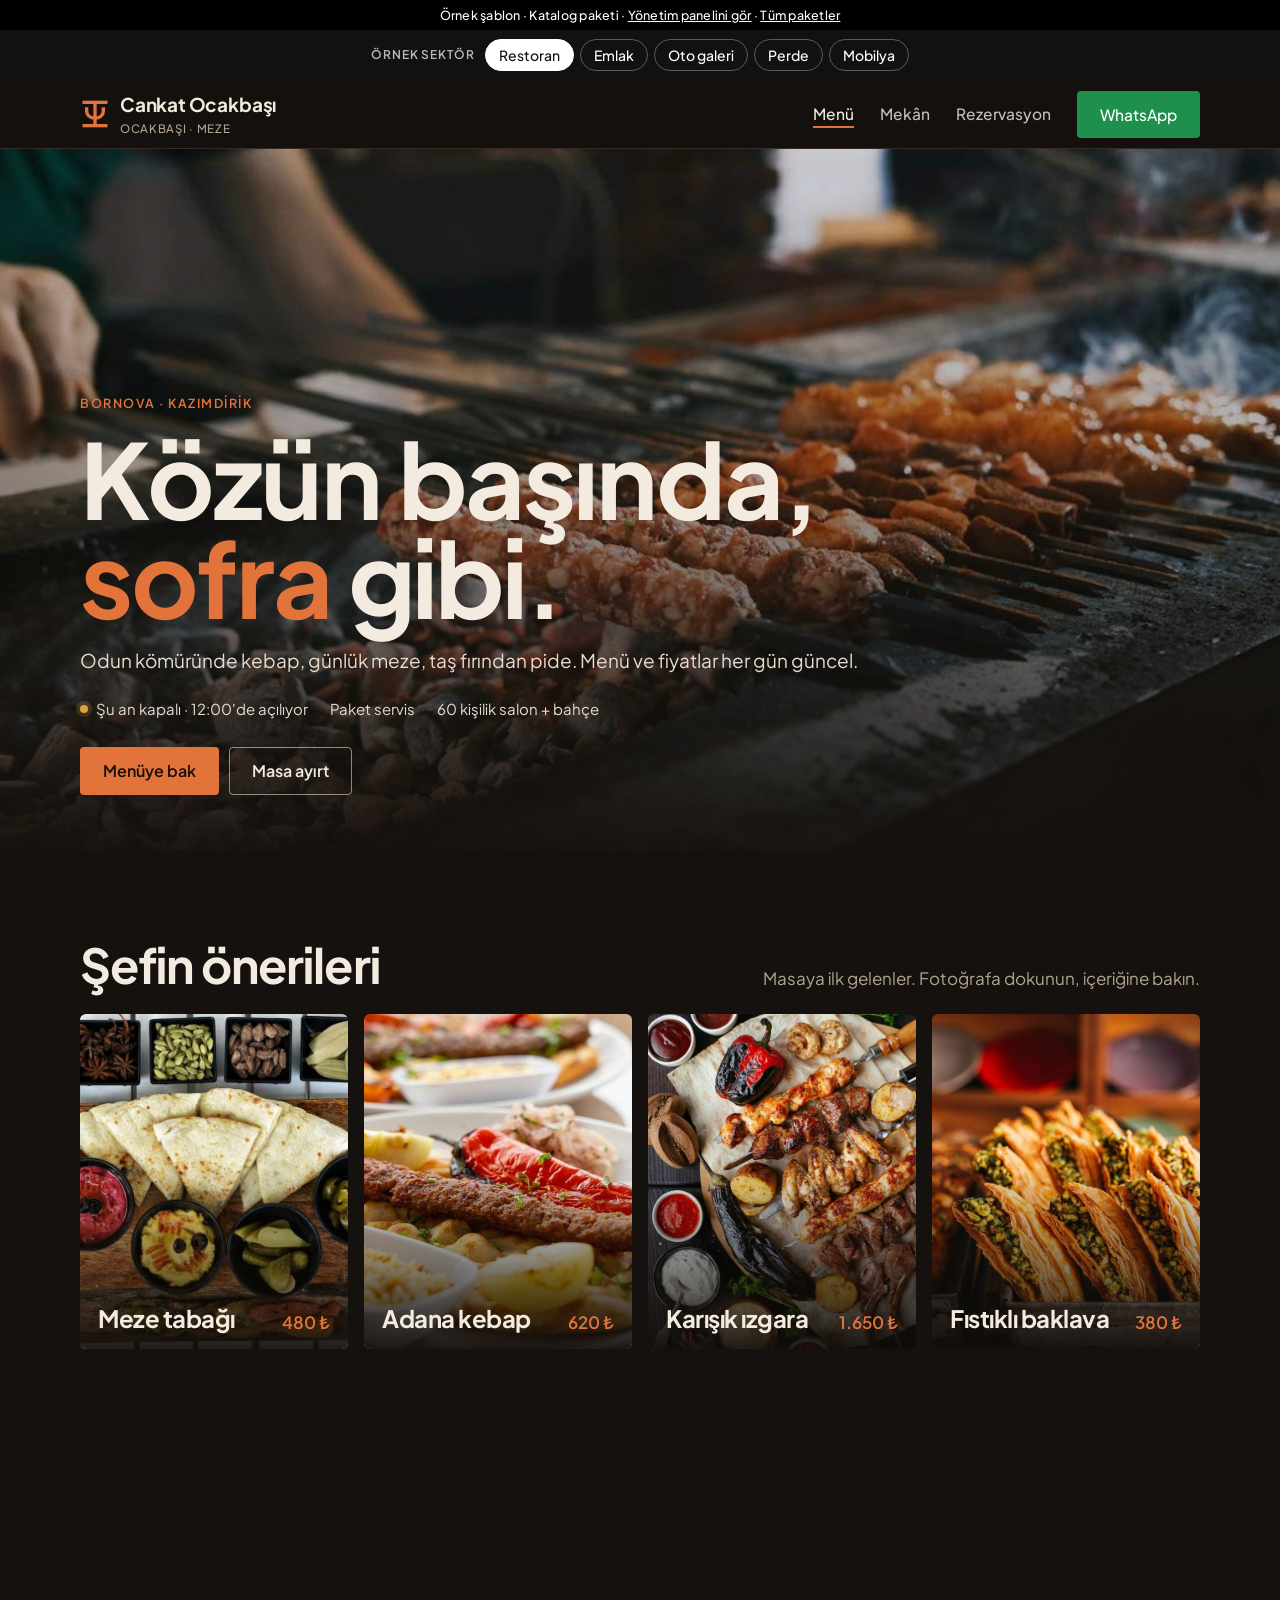
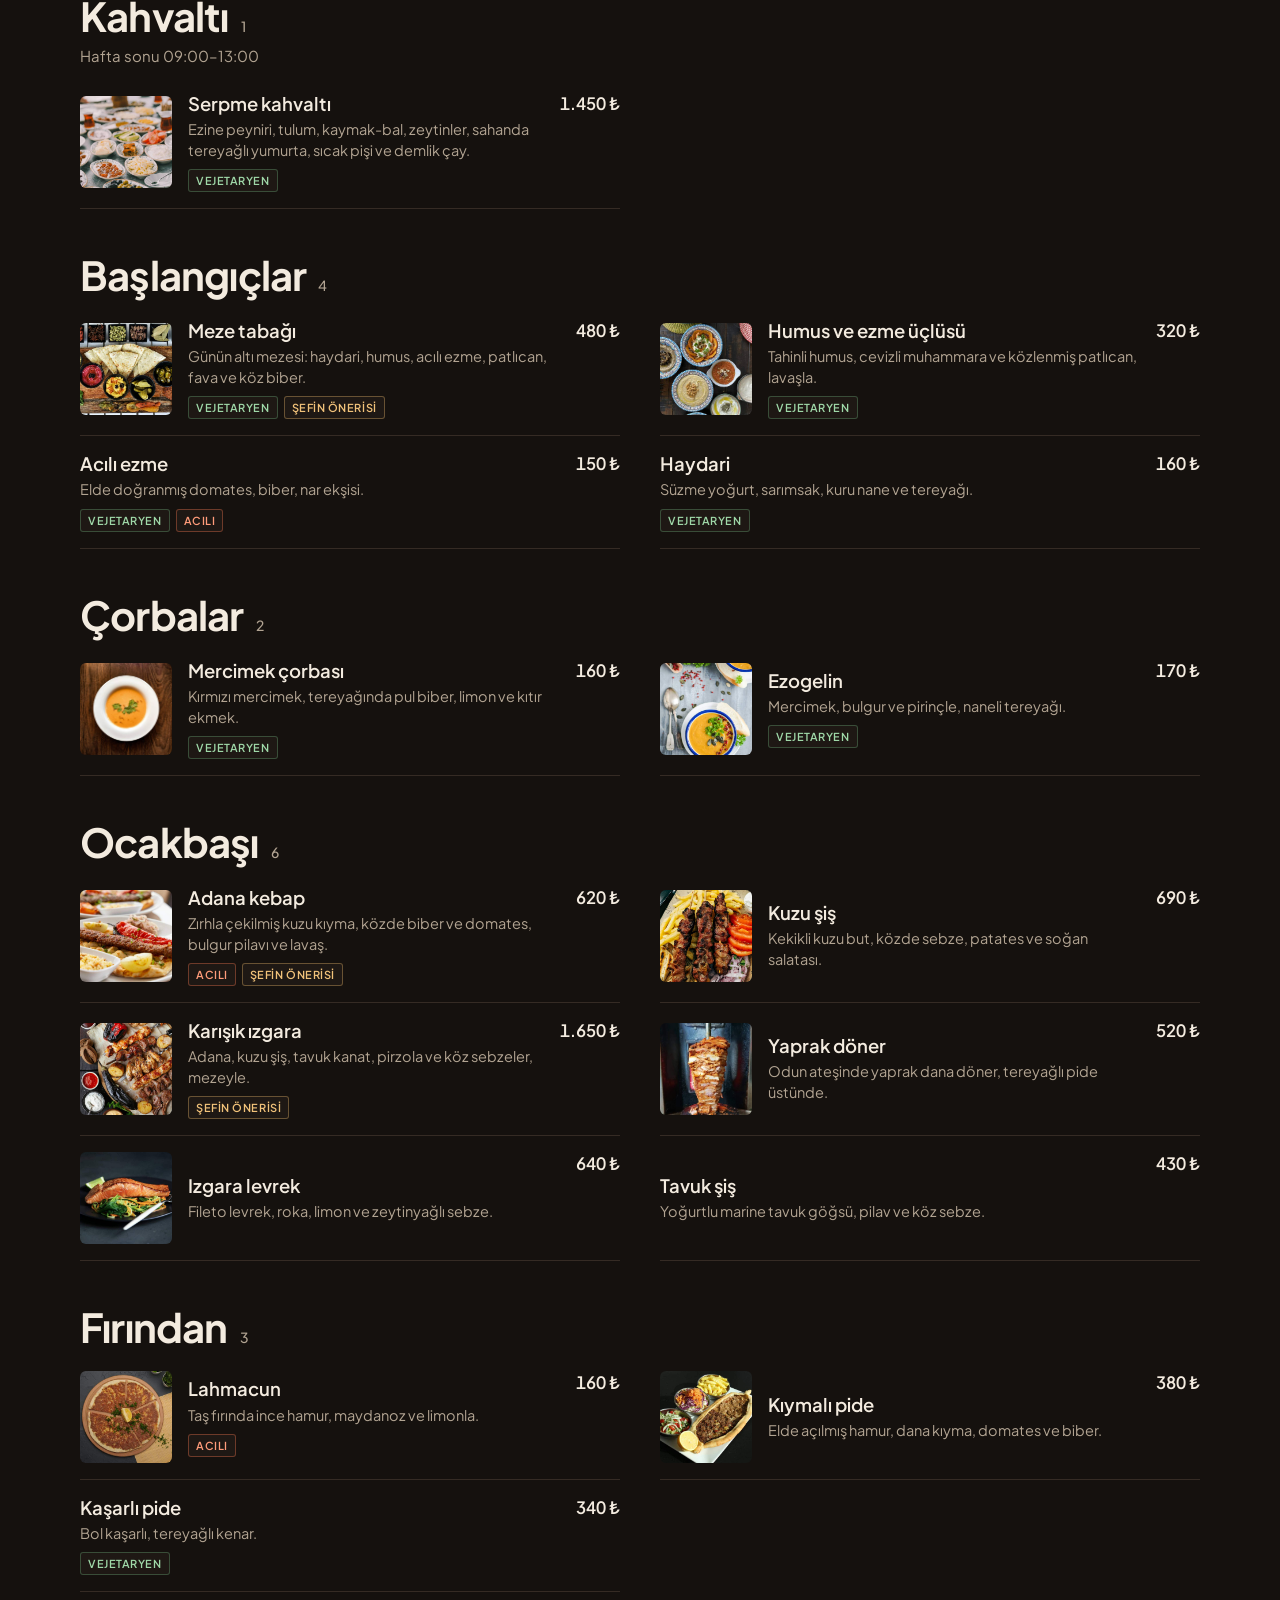
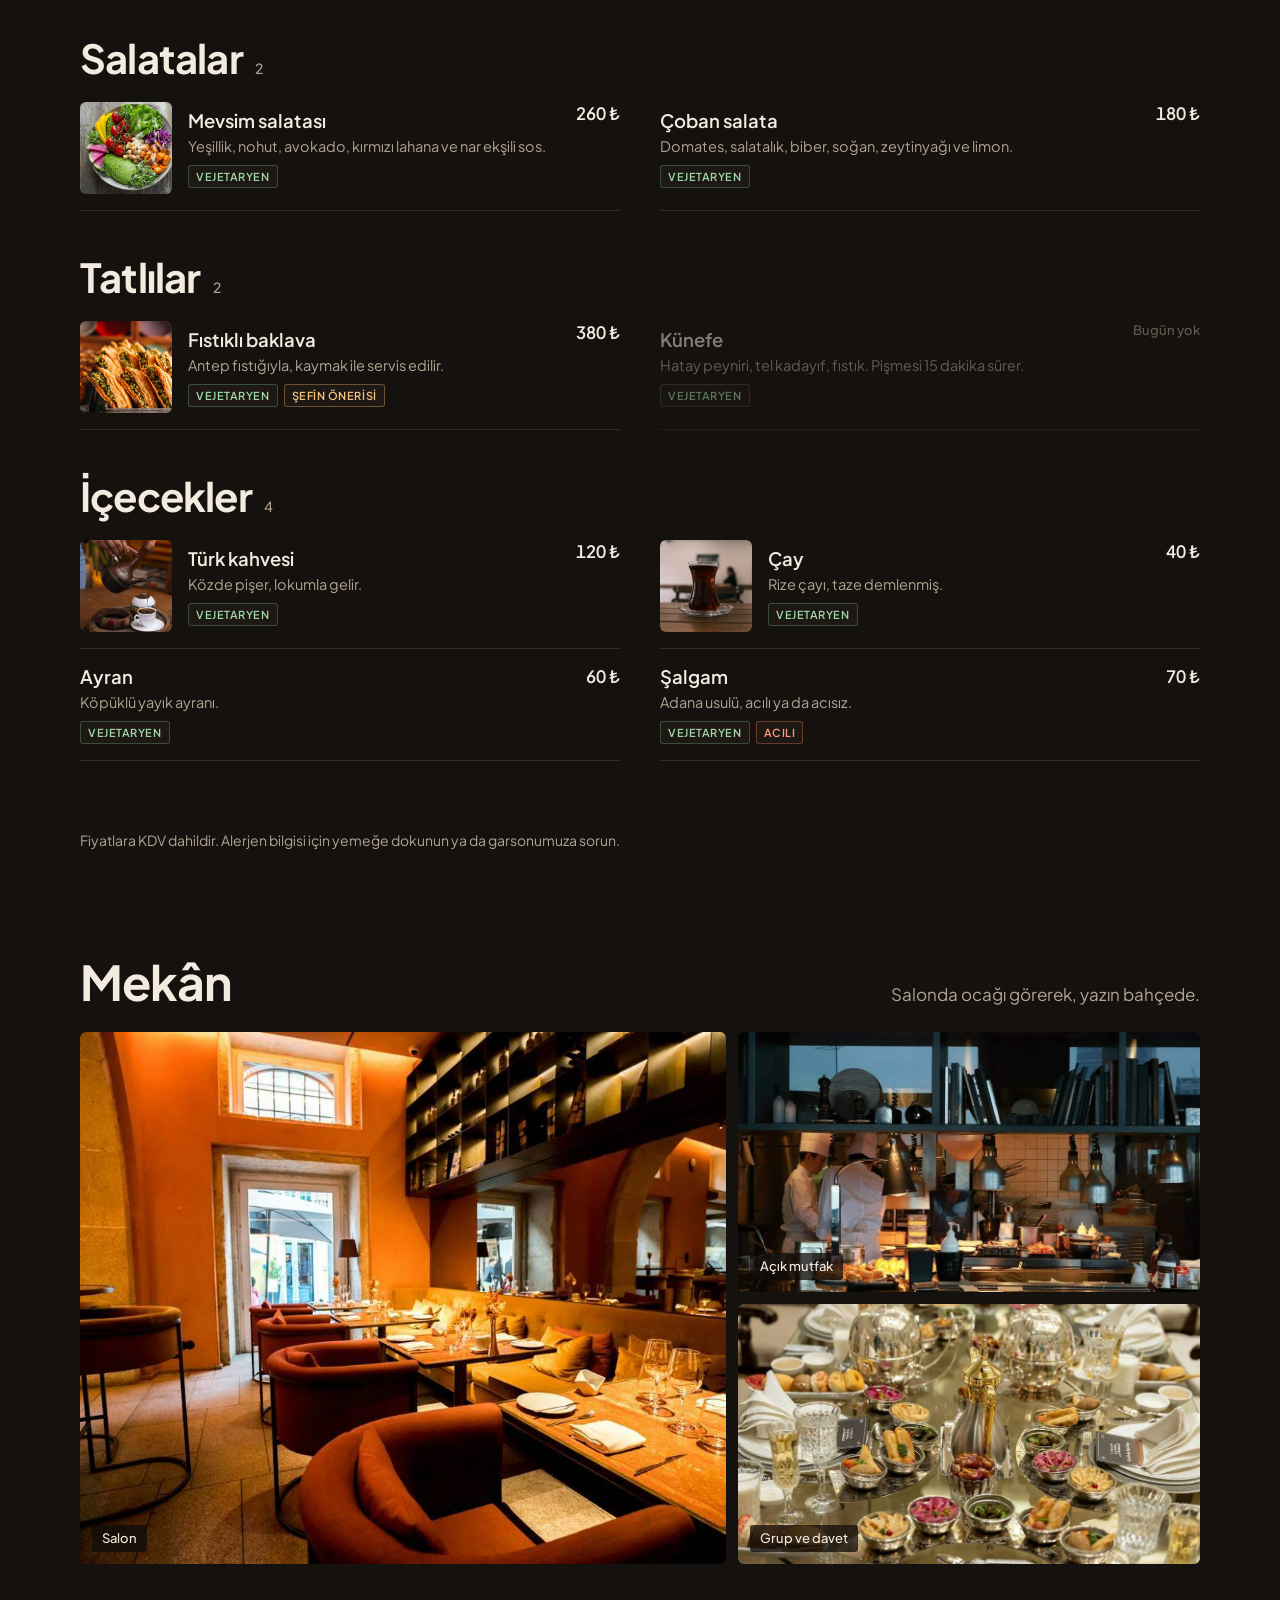
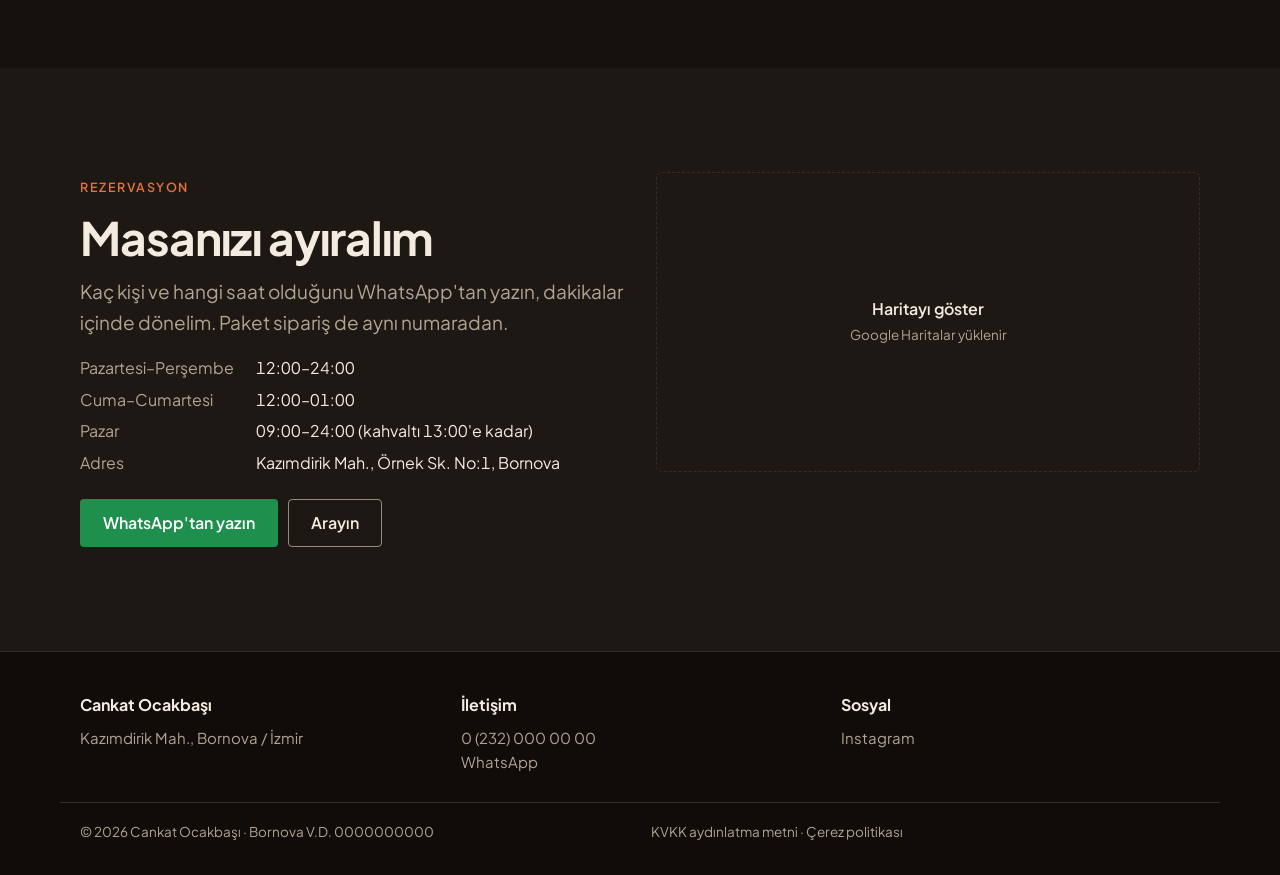
==== commit e8adba76: "Okunaklı yazı tipi, hafif önizlemeler, sıkıştırılmış fotoğraflar" ====
--- a/katalog/index.html
+++ b/katalog/index.html
@@ -8,7 +8,7 @@
 <meta name="robots" content="noindex">
 <link rel="icon" href="../assets/logo.svg">
 <link rel="preconnect" href="https://fonts.googleapis.com"><link rel="preconnect" href="https://fonts.gstatic.com" crossorigin>
-<link rel="stylesheet" href="https://fonts.googleapis.com/css2?family=Fraunces:ital,opsz,wght@0,9..144,500;0,9..144,600;1,9..144,500&family=Figtree:wght@400;500;600&display=swap">
+<link rel="stylesheet" href="https://fonts.googleapis.com/css2?family=Plus+Jakarta+Sans:wght@400;500;600;700;800&display=swap">
 <link rel="stylesheet" href="../assets/base.css">
 <link rel="stylesheet" href="c.css">
 </head>
--- a/katalog/c.css
+++ b/katalog/c.css
@@ -4,11 +4,11 @@
   --accent:#e2733b; --accent-dark:#c95f2a; --on-accent:#1a0f08;
   --soft:#1e1814; --card:#211a15; --ph-bg:#2a211b; --ph-line:#3a2e26;
   --radius:6px; --radius-sm:4px;
-  --f-display:"Fraunces",Georgia,serif;
-  --f-body:"Figtree",system-ui,-apple-system,"Segoe UI",sans-serif;
+  --f-display:"Plus Jakarta Sans",system-ui,-apple-system,"Segoe UI",Roboto,Arial,sans-serif;
+  --f-body:"Plus Jakarta Sans",system-ui,-apple-system,"Segoe UI",Roboto,Arial,sans-serif;
   color-scheme:dark;
 }
-h1,h2,h3{font-weight:600;letter-spacing:-.01em;font-variation-settings:"SOFT" 50,"WONK" 0}
+h1,h2,h3{font-weight:700;letter-spacing:-.02em}
 .site-head{background:rgba(21,17,14,.92);backdrop-filter:blur(10px)}
 .brand .mark{color:var(--accent)}
 
@@ -18,7 +18,7 @@
 .r-hero::after{content:"";position:absolute;inset:0;z-index:-1;background:linear-gradient(180deg,rgba(21,17,14,.15) 0%,rgba(21,17,14,.35) 45%,rgba(21,17,14,.96) 100%)}
 .r-hero .container{padding-block:clamp(48px,10vw,96px) clamp(32px,6vw,56px)}
 .r-hero h1{font-size:clamp(46px,9vw,104px);line-height:.95;margin:14px 0 18px;max-width:11ch}
-.r-hero h1 em{font-style:italic;color:var(--accent)}
+.r-hero h1 em{font-style:normal;color:var(--accent)}
 .r-hero .lead{color:#e6dccd}
 .facts{display:flex;flex-wrap:wrap;gap:8px 22px;margin:22px 0 26px;font-size:15px;color:#e6dccd}
 .facts span{display:inline-flex;align-items:center;gap:8px}
@@ -137,7 +137,7 @@
 .sw.off{border-color:#e7c9bb;background:#fbece5;color:#9a4417}
 td .lnk{background:none;border:0;color:var(--accent);font:600 14px/1 var(--f-body);cursor:pointer;padding:4px 6px}
 .pform{display:grid;gap:12px;background:#fff;border:1px solid var(--line);padding:20px;border-radius:6px;position:sticky;top:90px}
-.pform h2{font:600 22px/1.2 var(--f-display)}
+.pform h2{font:700 22px/1.2 var(--f-display)}
 .pform label{display:grid;gap:5px;font-weight:600;font-size:14px}
 .pform input,.pform select,.pform textarea{font:inherit;font-weight:400;border:1px solid var(--line);border-radius:4px;padding:9px 11px;background:#fff;color:var(--ink);width:100%}
 .pform textarea{min-height:76px}
